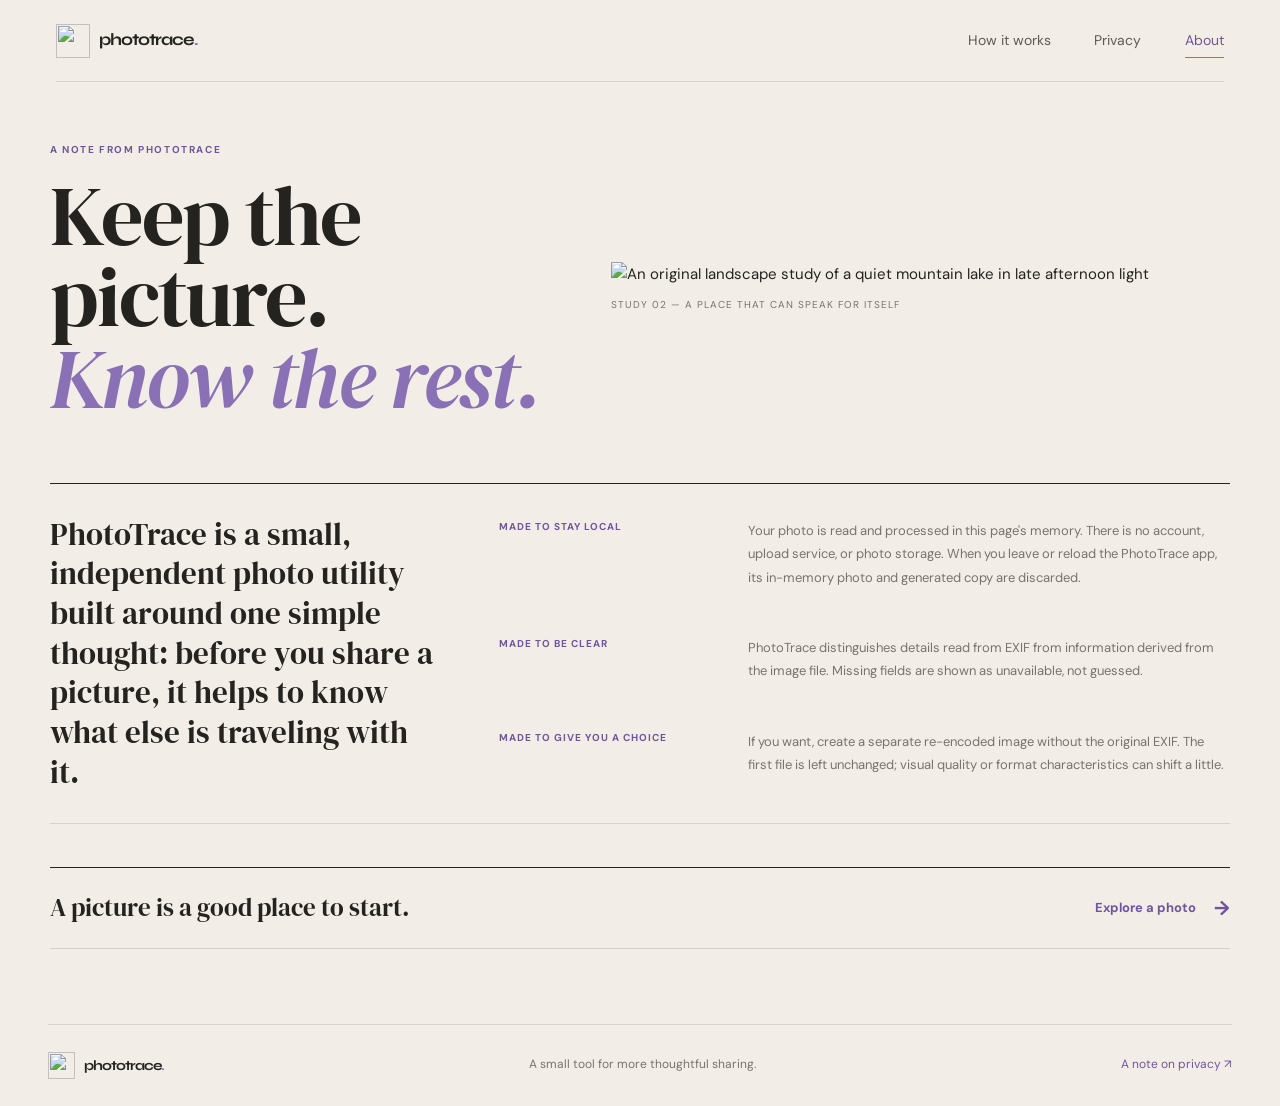
==== about.html @ a1ed31f6 "Add files via upload" ====
<!doctype html>
<html lang="en">
  <head>
    <meta charset="utf-8"><meta name="viewport" content="width=device-width, initial-scale=1">
    <meta name="theme-color" content="#f2eee7">
    <meta name="description" content="About PhotoTrace, a small browser-based photo metadata tool built for more thoughtful sharing.">
    <title>About — phototrace.</title>
    <link rel="icon" href="assets/favicon.svg" type="image/svg+xml">
    <link rel="preconnect" href="https://fonts.googleapis.com"><link rel="preconnect" href="https://fonts.gstatic.com" crossorigin>
    <link href="https://fonts.googleapis.com/css2?family=DM+Sans:wght@400;500;600;700&family=DM+Serif+Display:ital@0;1&family=Syne:wght@600;700;800&display=swap" rel="stylesheet">
    <link rel="stylesheet" href="style.css">
    <script defer src="script.js"></script>
  </head>
  <body data-page="about">
    <a class="skip-link" href="#main">Skip to content</a>
    <header class="site-header">
      <a class="brand" href="index.html" aria-label="phototrace home"><img class="brand-mark" src="assets/phototrace-mark.svg" alt="">phototrace<span>.</span></a>
      <nav class="main-nav" aria-label="Main navigation">
        <a class="nav-link" data-nav="how" href="how-it-works.html">How it works</a>
        <a class="nav-link" data-nav="privacy" href="privacy.html">Privacy</a>
        <a class="nav-link" data-nav="about" href="about.html">About</a>
      </nav>
    </header>
    <main id="main" class="journal-page story-page about-page">
      <section class="about-opening">
        <div class="about-headline">
          <p class="eyebrow">A NOTE FROM PHOTOTRACE</p>
          <h1>Keep the picture.<br><em>Know the rest.</em></h1>
        </div>
        <figure class="about-art">
          <img src="assets/photo-study.svg" alt="An original landscape study of a quiet mountain lake in late afternoon light">
          <figcaption>STUDY 02 — A PLACE THAT CAN SPEAK FOR ITSELF</figcaption>
        </figure>
      </section>

      <section class="about-copy">
        <p class="about-lede">PhotoTrace is a small, independent photo utility built around one simple thought: before you share a picture, it helps to know what else is traveling with it.</p>
        <div class="about-detail">
          <span>MADE TO STAY LOCAL</span>
          <p>Your photo is read and processed in this page's memory. There is no account, upload service, or photo storage. When you leave or reload the PhotoTrace app, its in-memory photo and generated copy are discarded.</p>
        </div>
        <div class="about-detail">
          <span>MADE TO BE CLEAR</span>
          <p>PhotoTrace distinguishes details read from EXIF from information derived from the image file. Missing fields are shown as unavailable, not guessed.</p>
        </div>
        <div class="about-detail">
          <span>MADE TO GIVE YOU A CHOICE</span>
          <p>If you want, create a separate re-encoded image without the original EXIF. The first file is left unchanged; visual quality or format characteristics can shift a little.</p>
        </div>
      </section>

      <a class="story-cta" href="analyze.html"><span>A picture is a good place to start.</span><b>Explore a photo <span aria-hidden="true">→</span></b></a>
    </main>
    <footer class="site-footer"><a class="brand footer-brand" href="index.html"><img class="brand-mark" src="assets/phototrace-mark.svg" alt="">phototrace<span>.</span></a><p>A small tool for more thoughtful sharing.</p><a href="privacy.html">A note on privacy ↗</a></footer>
  </body>
</html>
---- style.css ----
:root {
  color-scheme: light;
  --paper: #f2eee7;
  --paper-light: #faf8f3;
  --ink: #24231f;
  --muted: #77736f;
  --faint: #a7a199;
  --line: #d7d1c7;
  --lavender: #8a70b5;
  --lavender-dark: #71549e;
  --lavender-wash: #e9e1ef;
  --earth: #c2a887;
  --warning: #a96732;
  --font-body: "DM Sans", "Segoe UI", sans-serif;
  --font-display: "DM Serif Display", Georgia, serif;
  --font-brand: "Syne", "DM Sans", sans-serif;
  font-family: var(--font-body);
  font-synthesis: none;
  text-rendering: optimizeLegibility;
}

* { box-sizing: border-box; }
html { min-width: 320px; background: var(--paper); scroll-behavior: smooth; }
body { min-height: 100vh; display: flex; flex-direction: column; margin: 0; background: var(--paper); color: var(--ink); font-size: 15px; line-height: 1.65; }
button, input { font: inherit; }
button, a { -webkit-tap-highlight-color: transparent; }
a { color: inherit; text-decoration: none; }
button:focus-visible, a:focus-visible, [tabindex]:focus-visible { outline: 2px solid var(--lavender); outline-offset: 4px; }
[hidden] { display: none !important; }
h1, h2, h3, p, figure { margin-top: 0; }
h1, h2, h3 { font-family: var(--font-display); font-weight: 400; }
button { color: inherit; }

.skip-link { position: fixed; z-index: 20; top: 10px; left: 10px; padding: 9px 13px; background: var(--ink); color: white; transform: translateY(-150%); }
.skip-link:focus { transform: translateY(0); }
.site-header { width: min(1320px, calc(100% - 96px)); min-height: 76px; display: flex; align-items: center; justify-content: space-between; gap: 30px; margin: 0 auto; border-bottom: 1px solid var(--line); }
.brand { flex: 0 0 auto; display: inline-flex; align-items: center; gap: 9px; font-family: var(--font-brand); font-size: 17px; font-weight: 700; letter-spacing: -1px; }
.brand-mark { width: 34px; height: 34px; display: block; flex: 0 0 auto; }
.brand span { margin-left: -9px; color: var(--lavender); }
.main-nav { display: flex; align-items: center; gap: clamp(18px, 3.4vw, 48px); }
.nav-link { position: relative; padding: 9px 0; color: #5e5a56; font-size: 12px; transition: color .2s ease; }
.nav-link:hover, .nav-link[aria-current="page"] { color: var(--lavender-dark); }
.nav-link::after { position: absolute; right: 0; bottom: 3px; left: 0; height: 1px; background: var(--lavender); content: ""; transform: scaleX(0); transform-origin: left; transition: transform .2s ease; }
.nav-link:hover::after, .nav-link[aria-current="page"]::after { transform: scaleX(1); }
.text-button { padding: 7px 0; border: 0; border-bottom: 1px solid var(--line); background: transparent; color: var(--muted); cursor: pointer; font-size: 11px; }
.text-button:hover { border-color: var(--lavender); color: var(--lavender-dark); }
.clear-photo:disabled { opacity: .5; cursor: wait; }

.journal-hero { width: min(1320px, calc(100% - 96px)); margin: 0 auto; padding: 58px 0 0; }
.hero-copy { position: relative; z-index: 1; width: min(740px, 75%); margin-left: 7.5%; }
.issue-label { display: flex; justify-content: space-between; gap: 20px; margin-bottom: 23px; color: var(--muted); font-size: 9px; font-weight: 600; letter-spacing: 1.5px; }
.hero-copy h1 { margin: 0; font-size: clamp(72px, 9.5vw, 138px); line-height: .88; letter-spacing: -4px; }
.hero-copy h1 em, .editorial-heading h1 em { color: var(--lavender); font-weight: 400; }
.hero-subtitle { margin: 24px 0 0 2px; font-family: var(--font-display); font-size: clamp(22px, 2.4vw, 31px); }
.hero-description { max-width: 390px; margin: 13px 0 0 3px; color: var(--muted); font-size: 13px; line-height: 1.8; }
.hero-text-link { display: inline-flex; gap: 17px; align-items: center; margin: 18px 0 0 3px; color: var(--lavender-dark); font-size: 12px; font-weight: 600; }
.hero-text-link span, .chapter-link span { transition: transform .18s ease; }
.hero-text-link:hover span, .chapter-link:hover span { transform: translate(3px,-2px); }
.hero-composition { display: grid; grid-template-columns: minmax(0, 1fr) minmax(235px, .39fr); gap: clamp(38px, 8vw, 120px); align-items: start; margin: 34px 5% 0 12%; }
.hero-image-column { position: relative; min-width: 0; }
.hero-photo-stage { position: relative; height: clamp(430px, 54vw, 690px); max-height: 690px; margin: 0; background: #d8cfc0; }
.home-sample { width: 100%; height: 100%; display: block; object-fit: cover; object-position: center 43%; transition: opacity .35s ease, transform .6s cubic-bezier(.2,.7,.2,1); }
.hero-photo-stage:hover .home-sample { transform: scale(1.012); }
.photo-caption { min-height: 42px; display: flex; align-items: center; justify-content: space-between; gap: 12px; padding: 0 2px; border-bottom: 1px solid var(--line); color: var(--muted); font-size: 9px; letter-spacing: .8px; }
.photo-caption span:first-child { color: var(--lavender-dark); font-weight: 700; }
.image-side-note { position: absolute; top: 30%; left: -39px; color: var(--muted); font-size: 8px; letter-spacing: 1.3px; writing-mode: vertical-rl; transform: rotate(180deg); }
.hero-photo-stage > .selected-photo { position: absolute; z-index: 2; inset: 0 0 42px; display: block; overflow: hidden; background: var(--ink); }
.hero-photo-stage > .selected-photo > img { width: 100%; height: 100%; display: block; object-fit: contain; }
.selected-caption { position: absolute; right: 0; bottom: 0; left: 0; display: flex; align-items: center; justify-content: space-between; gap: 14px; padding: 14px 16px; background: linear-gradient(0deg,rgba(26,24,23,.9),rgba(26,24,23,.7)); color: #fff; }
.selected-info { min-width: 0; }
.selected-info b, .selected-info > span { display: block; max-width: 100%; overflow: hidden; text-overflow: ellipsis; white-space: nowrap; }
.selected-info b { font-size: 12px; }
.selected-info > span { margin-top: 2px; color: rgba(255,255,255,.7); font-size: 10px; }
.selection-actions { display: flex; flex: 0 0 auto; gap: 14px; }
.selection-actions .text-button { border-color: rgba(255,255,255,.35); color: white; }
.selection-actions .text-button:hover { border-color: white; color: white; }

.upload-note { position: relative; align-self: start; margin-top: 145px; padding: 23px 18px 20px 21px; border-top: 1px solid var(--ink); background: #e9e1ef; transition: background .2s ease; }
.upload-note::before { position: absolute; top: -1px; left: 0; width: 4px; height: 31px; background: var(--lavender); content: ""; }
.upload-index, .eyebrow { margin: 0 0 16px; color: var(--lavender-dark); font-size: 9px; font-weight: 700; letter-spacing: 1.6px; }
.upload-index span { color: var(--muted); font-weight: 500; }
.upload-note h2 { margin: 0 0 12px; font-size: clamp(28px,3vw,39px); line-height: 1.05; }
.upload-instruction { max-width: 230px; margin: 0 0 18px; color: var(--muted); font-size: 12px; line-height: 1.75; }
.choose-photo { min-height: 48px; display: flex; align-items: center; justify-content: space-between; gap: 20px; padding: 0 0 0 12px; border-top: 1px solid var(--line); border-bottom: 1px solid var(--line); cursor: pointer; font-size: 12px; font-weight: 600; transition: color .2s ease, padding .2s ease; }
.choose-photo > span:last-child { color: var(--lavender-dark); font-size: 17px; }
.choose-photo:hover, .choose-photo.is-dragging { padding-left: 17px; color: var(--lavender-dark); }
.drop-hint { margin: 8px 0 0; color: var(--faint); font-size: 10px; }
.status-message { min-height: 0; margin: 10px 0 0; color: var(--muted); font-size: 11px; line-height: 1.5; }
.status-message:empty { display: none; }
.status-message.is-error { color: #a44f43; }
.status-message.is-success { color: var(--lavender-dark); }
.button { min-height: 47px; display: inline-flex; align-items: center; justify-content: center; gap: 16px; padding: 0 17px; border: 1px solid transparent; cursor: pointer; font-size: 12px; font-weight: 600; transition: color .2s ease, background .2s ease, transform .2s ease; }
.button:hover:not(:disabled) { transform: translateY(-2px); }
.button:disabled { opacity: .4; cursor: not-allowed; }
.button-primary { background: var(--lavender-dark); color: white; }
.button-primary:hover:not(:disabled) { background: #5e418c; }
.button-secondary { border-color: var(--line); background: transparent; color: var(--ink); }
.button-secondary:hover:not(:disabled) { border-color: var(--lavender); color: var(--lavender-dark); }
.explore-button { width: 100%; justify-content: space-between; margin-top: 14px; }
.explore-button span:last-child { font-size: 17px; }
.private-note { display: flex; align-items: flex-start; gap: 8px; margin: 14px 0 0; color: var(--muted); font-size: 10px; line-height: 1.55; }
.private-note span { color: var(--lavender-dark); }
.upload-note.is-dragging { background: #ded1e9; }

.chapter-intro { width: min(1140px, calc(100% - 150px)); display: grid; grid-template-columns: 90px minmax(0,1fr) auto; align-items: start; gap: 28px; margin: 98px auto 0; padding: 30px 0 34px; border-top: 1px solid var(--ink); border-bottom: 1px solid var(--line); }
.chapter-number { margin: 3px 0 0; color: var(--lavender-dark); font-size: 12px; font-weight: 700; letter-spacing: 1px; }
.chapter-copy h2 { margin: 0 0 7px; font-size: clamp(26px,3vw,37px); line-height: 1.08; }
.chapter-copy p { max-width: 660px; margin: 0; color: var(--muted); font-size: 12px; line-height: 1.8; }
.chapter-link { display: flex; align-items: center; gap: 16px; margin-top: 6px; color: var(--lavender-dark); font-size: 11px; font-weight: 600; white-space: nowrap; }
.journal-notes { width: min(1140px, calc(100% - 150px)); display: grid; grid-template-columns: repeat(3,minmax(0,1fr)); gap: 42px; margin: 0 auto; padding: 47px 0 72px; }
.journal-notes article { position: relative; padding-left: 15px; border-left: 1px solid var(--line); }
.journal-notes article::before { position: absolute; top: 0; left: -2px; width: 3px; height: 24px; background: var(--lavender); content: ""; }
.journal-notes article > span { color: var(--faint); font-size: 8px; font-weight: 700; letter-spacing: 1.3px; }
.journal-notes h3 { margin: 10px 0 6px; font-size: 22px; }
.journal-notes p { max-width: 280px; margin: 0; color: var(--muted); font-size: 11px; line-height: 1.75; }

.site-footer { width: min(1320px, calc(100% - 96px)); min-height: 75px; display: flex; align-items: center; justify-content: space-between; gap: 20px; margin: auto auto 0; border-top: 1px solid var(--line); color: var(--muted); font-size: 10px; }
.site-footer p { margin: 0; }
.site-footer > a:last-child { color: var(--lavender-dark); }
.footer-brand { color: var(--ink) !important; font-size: 14px; }
.footer-brand .brand-mark { width: 27px; height: 27px; }

.visually-hidden { position: absolute; width: 1px; height: 1px; padding: 0; overflow: hidden; clip: rect(0,0,0,0); white-space: nowrap; clip-path: inset(50%); }
.journal-page { width: min(1180px, calc(100% - 96px)); flex: 1; margin: 0 auto; padding: 38px 0 75px; }
.editorial-heading { position: relative; margin-bottom: 32px; }
.back-link { display: inline-block; margin-bottom: 27px; color: var(--muted); font-size: 11px; }
.back-link:hover { color: var(--lavender-dark); }
.back-link span { padding-left: 5px; }
.editorial-heading .eyebrow { margin-bottom: 12px; }
.step-divider { padding: 0 7px; color: var(--faint); }
.editorial-heading h1 { max-width: 850px; margin: 0 0 8px; font-size: clamp(54px,7vw,91px); line-height: .98; letter-spacing: -2px; }
.page-intro { max-width: 670px; margin: 0; color: var(--muted); font-size: 13px; line-height: 1.8; }
.tool-subnav { display: flex; gap: 25px; margin: 0 0 27px; border-bottom: 1px solid var(--line); }
.tool-subnav a { position: relative; padding: 0 0 11px; color: var(--muted); font-size: 10px; }
.tool-subnav a:hover, .tool-subnav a.is-current { color: var(--lavender-dark); }
.tool-subnav a.is-current::after { position: absolute; right: 0; bottom: -1px; left: 0; height: 2px; background: var(--lavender); content: ""; }

.analysis-layout { display: grid; grid-template-columns: minmax(0,1.35fr) minmax(280px,.65fr); align-items: start; gap: clamp(32px,6vw,82px); }
.analysis-image-card { min-width: 0; margin: 0; }
.analysis-image-wrap { position: relative; min-height: 540px; display: grid; place-items: center; overflow: hidden; background: #e2dacf; }
.analysis-image-wrap > img { width: 100%; height: 100%; min-height: inherit; position: absolute; inset: 0; object-fit: contain; }
.analysis-empty { position: relative; z-index: 1; display: grid; justify-items: center; gap: 8px; color: var(--muted); font-size: 12px; }
.analysis-empty > span { color: var(--lavender-dark); font-size: 38px; }
.analysis-empty b { color: var(--ink); font-family: var(--font-display); font-size: 24px; font-weight: 400; }
.analysis-empty a, .map-link { color: var(--lavender-dark); font-size: 11px; }
.analysis-image-badge { position: absolute; bottom: 13px; left: 14px; z-index: 1; padding: 5px 8px; background: rgba(242,238,231,.92); color: var(--ink); font-size: 8px; font-weight: 700; letter-spacing: 1px; }
.image-note { position: absolute; z-index: 2; top: 16px; display: inline-flex; align-items: center; padding: 7px 9px; background: var(--paper-light); color: var(--ink); font-size: 9px; font-weight: 600; }
.image-note-gps { right: 16px; }
.image-note-camera { right: 16px; top: 52px; }
.analysis-image-card figcaption { display: flex; justify-content: space-between; gap: 20px; padding: 12px 0; border-bottom: 1px solid var(--line); }
.analysis-image-card figcaption b, .analysis-image-card figcaption small { display: block; }
.analysis-image-card figcaption b { max-width: min(60vw,500px); overflow: hidden; font-size: 11px; text-overflow: ellipsis; white-space: nowrap; }
.analysis-image-card figcaption small { margin-top: 2px; color: var(--muted); font-size: 9px; }
.analysis-data { min-width: 0; }
.analysis-data-heading { display: flex; align-items: center; justify-content: space-between; gap: 12px; padding: 2px 0 15px; }
.analysis-data-heading .eyebrow { margin: 0; }
.source-badge { color: var(--muted); font-size: 9px; }
.metadata-chapter { padding: 14px 0 16px; border-top: 1px solid var(--line); }
.metadata-chapter h2 { margin: 0 0 8px; color: var(--lavender-dark); font-family: var(--font-body); font-size: 9px; font-weight: 700; letter-spacing: 1.2px; text-transform: uppercase; }
.metadata-chapter dl { margin: 0; }
.metadata-chapter dl > div { display: grid; grid-template-columns: minmax(78px,.8fr) minmax(0,1.2fr); gap: 8px; padding: 4px 0; }
.metadata-chapter dt { color: var(--muted); font-size: 10px; }
.metadata-chapter dd { min-width: 0; margin: 0; overflow-wrap: anywhere; font-size: 10px; font-weight: 600; text-align: right; }
.metadata-chapter .map-link { display: inline-block; margin-top: 6px; }
.loading-indicator { display: flex; align-items: center; gap: 9px; margin: 10px 0; color: var(--muted); font-size: 10px; }
.loading-spinner { width: 14px; height: 14px; border: 1.5px solid var(--line); border-top-color: var(--lavender); border-radius: 50%; animation: spin .75s linear infinite; }
@keyframes spin { to { transform: rotate(360deg); } }
.notice { margin: 12px 0 0; color: var(--muted); font-size: 10px; line-height: 1.7; }
.notice.is-error { color: #a44f43; }
.observation-strip { display: grid; grid-template-columns: 145px minmax(0,1fr) auto; align-items: center; gap: 20px; margin-top: 33px; padding: 17px 18px; border-left: 3px solid var(--lavender); background: #e9e3da; }
.observation-strip > span { color: var(--lavender-dark); font-size: 8px; font-weight: 700; letter-spacing: 1.2px; }
.observation-strip p { margin: 0; font-family: var(--font-display); font-size: 18px; line-height: 1.35; }
.observation-strip a { color: var(--lavender-dark); font-size: 10px; white-space: nowrap; }
.all-metadata { margin-top: 24px; border-bottom: 1px solid var(--line); }
.all-metadata summary { padding: 12px 0; color: var(--lavender-dark); cursor: pointer; font-size: 10px; }
.metadata-grid { display: grid; grid-template-columns: repeat(2,minmax(0,1fr)); column-gap: 48px; margin: 0 0 15px; }
.metadata-row { min-width: 0; display: flex; justify-content: space-between; gap: 12px; padding: 10px 0; border-top: 1px solid var(--line); }
.metadata-row dt, .metadata-row dd { font-size: 10px; }
.metadata-row dt { color: var(--muted); }
.metadata-row dd { min-width: 0; margin: 0; overflow-wrap: anywhere; font-weight: 600; text-align: right; }
.metadata-row dd .derived-tag { display: block; color: var(--faint); font-size: 8px; font-weight: 400; }
.empty-state { grid-column: 1/-1; padding: 15px 0; color: var(--muted); font-size: 10px; }
.clean-invitation { display: flex; align-items: center; justify-content: space-between; gap: 28px; margin-top: 49px; padding: 28px 0; border-top: 1px solid var(--ink); border-bottom: 1px solid var(--line); }
.clean-invitation .eyebrow { margin-bottom: 8px; }
.clean-invitation h2 { margin: 0 0 4px; font-size: 35px; }
.clean-invitation p:last-child { max-width: 500px; margin: 0; color: var(--muted); font-size: 11px; }

.upload-layout { display: grid; grid-template-columns: minmax(0,1.25fr) minmax(230px,.65fr); align-items: stretch; gap: clamp(35px,8vw,110px); }
.upload-panel { min-width: 0; }
.dropzone { min-height: 300px; display: flex; flex-direction: column; align-items: flex-start; justify-content: center; padding: 35px; border-top: 1px solid var(--ink); border-bottom: 1px solid var(--line); background: rgba(255,255,255,.25); cursor: pointer; transition: background .2s ease, padding .2s ease; }
.dropzone:hover, .dropzone.is-dragging { padding-left: 44px; background: var(--lavender-wash); }
.drop-title { font-family: var(--font-display); font-size: clamp(26px,4vw,43px); }
.drop-copy { margin-top: 7px; color: var(--muted); font-size: 12px; }
.drop-copy b { color: var(--lavender-dark); font-weight: 600; }
.drop-hint { margin-top: 23px; color: var(--faint); font-size: 9px; letter-spacing: 1.2px; }
.upload-selected { display: flex; align-items: center; gap: 13px; margin-top: 14px; padding: 10px; background: #e8e2d9; }
.upload-selected > img { width: 68px; height: 68px; flex: 0 0 auto; object-fit: cover; background: #d8d1c7; }
.upload-selected .selected-info { min-width: 0; flex: 1; }
.upload-selected .selected-info b, .upload-selected .selected-info > span:not(.selection-actions) { display: block; overflow: hidden; text-overflow: ellipsis; white-space: nowrap; }
.upload-selected .selected-info b { font-size: 11px; }
.upload-selected .selected-info > span:not(.selection-actions) { color: var(--muted); font-size: 9px; }
.upload-selected .selection-actions { margin-top: 5px; }
.upload-selected .selection-actions .text-button { margin-right: 13px; font-size: 9px; }
.continue-button { width: 100%; justify-content: space-between; margin-top: 14px; }
.upload-aside { align-self: center; padding: 25px 0 25px 20px; border-left: 1px solid var(--line); }
.upload-aside .upload-index { margin-bottom: 13px; }
.upload-aside h2 { margin: 0 0 10px; font-size: 39px; line-height: 1; }
.upload-aside > p:not(.upload-index) { color: var(--muted); font-size: 12px; line-height: 1.8; }
.upload-aside .format-note { margin: 21px 0 0; padding-top: 14px; border-top: 1px solid var(--line); font-size: 10px; }
.upload-footnote { display: flex; justify-content: space-between; gap: 20px; margin: 44px 0 0; padding-top: 14px; border-top: 1px solid var(--line); color: var(--muted); font-size: 9px; }
.upload-footnote span:first-child { color: var(--lavender-dark); font-weight: 700; letter-spacing: 1px; }

.page-file-bar { display: flex; align-items: center; gap: 12px; margin: 0 0 22px; padding: 9px 0; border-top: 1px solid var(--line); border-bottom: 1px solid var(--line); }
.page-file-bar > img { width: 50px; height: 50px; object-fit: cover; background: #ded8ce; }
.page-file-bar > span:nth-child(2) { min-width: 0; flex: 1; }
.page-file-bar small, .page-file-bar b { display: block; }
.page-file-bar small { color: var(--lavender-dark); font-size: 8px; font-weight: 700; letter-spacing: 1px; }
.page-file-bar b { overflow: hidden; font-size: 11px; text-overflow: ellipsis; white-space: nowrap; }
.page-file-size { color: var(--muted); font-size: 9px; }

.privacy-overview { padding: 19px 0 20px; border-top: 1px solid var(--ink); border-bottom: 1px solid var(--line); }
.privacy-overview-top { display: flex; align-items: flex-start; gap: 16px; margin-bottom: 19px; }
.privacy-large-icon { color: var(--lavender-dark); font-size: 24px; line-height: 1; }
.privacy-overview-top .eyebrow { margin-bottom: 5px; }
.privacy-overview-top h2 { margin: 0 0 3px; font-size: 31px; }
.privacy-overview-top p:last-child { margin: 0; color: var(--muted); font-size: 11px; }
.privacy-findings { display: grid; grid-template-columns: repeat(2,minmax(0,1fr)); gap: 0 30px; }
.privacy-status { min-height: 48px; display: flex; align-items: center; gap: 10px; border-top: 1px solid var(--line); font-size: 10px; }
.status-dot { width: 7px; height: 7px; flex: 0 0 auto; border-radius: 50%; background: #aaa39a; }
.privacy-status.found .status-dot { background: #b87940; }
.privacy-status.clear .status-dot { background: var(--lavender); }
.privacy-status.unknown .status-dot { background: #89847f; }
.sensitive-section { margin-top: 33px; }
.sensitive-section .detail-heading { display: flex; justify-content: space-between; gap: 20px; }
.detail-heading .eyebrow { margin-bottom: 5px; }
.detail-heading h2 { margin: 0; font-size: 33px; }
.section-copy { max-width: 720px; margin: 7px 0 16px; color: var(--muted); font-size: 11px; }
.sensitive-tags { display: flex; flex-wrap: wrap; gap: 7px 14px; }
.sensitive-tag { padding: 5px 0; border-bottom: 1px solid var(--line); color: #6d553c; font-size: 10px; }
.sensitive-empty { color: var(--muted); font-size: 10px; }
.privacy-caution { display: flex; align-items: flex-start; gap: 11px; margin-top: 24px; padding: 15px 17px; border-left: 2px solid #c69360; background: #eee5d9; }
.caution-icon { color: #9e6233; font-family: var(--font-display); font-size: 22px; line-height: 1; }
.privacy-caution p { margin: 0; color: #6d5845; font-size: 10px; line-height: 1.7; }
.privacy-caution b { color: #423328; }
.privacy-actions { display: flex; align-items: center; justify-content: space-between; gap: 25px; margin-top: 35px; padding: 24px 0; border-top: 1px solid var(--ink); border-bottom: 1px solid var(--line); }
.privacy-actions .eyebrow { margin-bottom: 6px; }
.privacy-actions h2 { margin: 0 0 4px; font-size: 31px; }
.privacy-actions p:last-child { margin: 0; color: var(--muted); font-size: 11px; }
.privacy-actions .button { flex: 0 0 auto; }

.clean-action { display: flex; align-items: center; justify-content: space-between; gap: 35px; padding: 23px 0 29px; border-top: 1px solid var(--ink); border-bottom: 1px solid var(--line); }
.clean-action .eyebrow { margin-bottom: 12px; }
.clean-action h2 { margin: 0 0 9px; font-size: clamp(34px,4.7vw,58px); line-height: 1; }
.clean-action > div > p:last-child { max-width: 550px; margin: 0; color: var(--muted); font-size: 11px; line-height: 1.75; }
.clean-action .button { flex: 0 0 auto; }
.clean-result { min-height: 0; margin: 11px 0 0; color: var(--lavender-dark); font-size: 10px; }
.clean-result:empty { display: none; }
.clean-result.is-error { color: #a44f43; }
.comparison-large { display: grid; grid-template-columns: minmax(0,1fr) 65px minmax(0,1fr); align-items: center; gap: 20px; margin-top: 32px; }
.comparison-heading { grid-column: 1/-1; display: grid; grid-template-columns: minmax(0,1fr) 65px minmax(0,1fr); gap: 20px; color: var(--lavender-dark); font-size: 8px; font-weight: 700; letter-spacing: 1.4px; }
.comparison-heading span:first-child { grid-column: 1; }
.comparison-heading span:last-child { grid-column: 3; }
.comparison-frame { min-width: 0; margin: 0; }
.comparison-image-wrap { position: relative; height: clamp(250px,34vw,420px); display: grid; place-items: center; overflow: hidden; background: #e4ded5; }
.comparison-image-wrap img { width: 100%; height: 100%; object-fit: contain; }
.clean-image-wrap { background: #e6e1ea; }
.image-label { position: absolute; top: 10px; left: 11px; padding: 5px 7px; background: rgba(250,248,243,.92); color: var(--ink); font-size: 7px; font-weight: 700; letter-spacing: 1px; }
.comparison-empty { position: absolute; inset: 0; display: grid; place-items: center; padding: 20px; color: var(--muted); font-size: 10px; text-align: center; }
.comparison-image-wrap img:not([hidden]) ~ .comparison-empty { display: none; }
.comparison-frame figcaption { display: flex; justify-content: space-between; gap: 10px; padding: 9px 0; border-bottom: 1px solid var(--line); }
.comparison-frame figcaption b { font-size: 10px; }
.comparison-frame figcaption span { color: var(--muted); font-size: 9px; text-align: right; }
.comparison-middle { display: grid; justify-items: center; gap: 4px; color: var(--faint); font-size: 7px; letter-spacing: .8px; }
.comparison-arrow-large { color: var(--lavender-dark); font-size: 20px; }
.download-row { grid-column: 1/-1; display: flex; align-items: center; justify-content: space-between; gap: 20px; padding-top: 8px; }
.download-row p { margin: 0; color: var(--muted); font-size: 10px; }
.clean-assurance { margin: 25px 0 0; color: var(--muted); font-size: 10px; }
.clean-assurance span { padding-right: 6px; color: var(--lavender-dark); }

.toast { position: fixed; z-index: 30; right: 22px; bottom: 22px; max-width: min(390px,calc(100vw - 32px)); padding: 12px 16px; border: 1px solid var(--line); background: var(--paper-light); color: var(--ink); font-size: 11px; opacity: 0; transform: translateY(8px); transition: opacity .2s ease, transform .2s ease; }
.toast.is-visible { opacity: 1; transform: translateY(0); }
.toast-error { border-color: #c99d8e; color: #873e34; }

@media (min-width: 1500px) {
  .hero-copy h1 { font-size: 145px; }
}
@media (max-width: 1000px) {
  .site-header, .journal-hero, .site-footer { width: calc(100% - 56px); }
  .hero-copy { width: 80%; margin-left: 3%; }
  .hero-composition { grid-template-columns: minmax(0,1fr) minmax(205px,.45fr); gap: 42px; margin-right: 2%; margin-left: 8%; }
  .hero-photo-stage { height: clamp(430px,61vw,620px); }
  .upload-note { margin-top: 100px; }
  .journal-page { width: calc(100% - 56px); }
  .analysis-layout { grid-template-columns: minmax(0,1.15fr) minmax(270px,.85fr); gap: 36px; }
  .analysis-image-wrap { min-height: 470px; }
}
@media (max-width: 720px) {
  .site-header, .journal-hero, .site-footer { width: calc(100% - 36px); }
  .site-header { min-height: 65px; gap: 14px; }
  .brand { font-size: 17px; }
  .main-nav { gap: clamp(10px,4vw,25px); }
  .nav-link { font-size: 10px; }
  .journal-hero { padding-top: 39px; }
  .hero-copy { width: 100%; margin-left: 0; }
  .issue-label { margin-bottom: 20px; font-size: 8px; }
  .hero-copy h1 { font-size: clamp(68px,13vw,100px); letter-spacing: -2.5px; }
  .hero-subtitle { margin-top: 18px; font-size: 23px; }
  .hero-description { max-width: 440px; font-size: 12px; }
  .hero-text-link { margin-top: 12px; }
  .hero-composition { grid-template-columns: minmax(0,1fr) minmax(190px,.72fr); gap: 25px; margin: 27px 0 0 4%; }
  .hero-photo-stage { height: clamp(390px,78vw,560px); }
  .upload-note { margin-top: 74px; padding-left: 14px; }
  .upload-note h2 { font-size: 29px; }
  .chapter-intro, .journal-notes { width: calc(100% - 58px); }
  .chapter-intro { grid-template-columns: 54px minmax(0,1fr); gap: 13px; margin-top: 68px; }
  .chapter-link { grid-column: 2; margin-top: 2px; }
  .journal-notes { gap: 20px; padding: 36px 0 54px; }
  .journal-notes article { padding-left: 10px; }
  .journal-notes h3 { font-size: 19px; }
  .journal-notes p { font-size: 10px; }
  .journal-page { width: calc(100% - 42px); padding-top: 27px; }
  .editorial-heading h1 { font-size: clamp(54px,10vw,76px); }
  .analysis-layout { grid-template-columns: minmax(0,1fr) minmax(240px,.72fr); gap: 25px; }
  .analysis-image-wrap { min-height: 390px; }
  .observation-strip { grid-template-columns: 105px minmax(0,1fr); gap: 12px; }
  .observation-strip a { grid-column: 2; }
  .comparison-large, .comparison-heading { grid-template-columns: minmax(0,1fr) 45px minmax(0,1fr); gap: 12px; }
}
@media (max-width: 540px) {
  body { font-size: 14px; }
  .site-header, .journal-hero, .site-footer { width: calc(100% - 30px); }
  .site-header { min-height: 60px; gap: 8px; }
  .brand { font-size: 16px; }
  .main-nav { gap: 12px; }
  .nav-link { padding: 7px 0; font-size: 9px; }
  .journal-hero { padding-top: 32px; }
  .issue-label { gap: 8px; font-size: 7px; letter-spacing: 1px; }
  .hero-copy h1 { font-size: clamp(59px,15vw,80px); line-height: .9; }
  .hero-subtitle { margin-top: 15px; font-size: 21px; }
  .hero-description { max-width: 330px; font-size: 11px; }
  .hero-composition { grid-template-columns: minmax(0,1fr); gap: 0; margin: 25px 0 0; }
  .hero-photo-stage { height: min(112vw,510px); }
  .photo-caption { min-height: 37px; gap: 5px; font-size: 7px; letter-spacing: .3px; }
  .image-side-note { display: none; }
  .upload-note { margin: 29px 0 0 12%; padding: 18px 13px 15px 15px; }
  .upload-index, .eyebrow { margin-bottom: 10px; font-size: 8px; }
  .upload-note h2 { font-size: 31px; }
  .upload-instruction { max-width: 300px; margin-bottom: 12px; font-size: 11px; }
  .choose-photo { min-height: 45px; }
  .drop-hint { margin-top: 5px; }
  .private-note { margin-top: 10px; }
  .chapter-intro, .journal-notes { width: calc(100% - 38px); }
  .chapter-intro { grid-template-columns: 42px minmax(0,1fr); gap: 10px; margin-top: 52px; padding: 22px 0; }
  .chapter-number { font-size: 10px; }
  .chapter-copy h2 { font-size: 27px; }
  .chapter-copy p { font-size: 10px; }
  .journal-notes { grid-template-columns: 1fr; gap: 22px; padding: 29px 0 43px; }
  .journal-notes article { min-height: 90px; }
  .journal-notes h3 { margin: 6px 0 3px; font-size: 20px; }
  .journal-notes p { max-width: 350px; }
  .site-footer { min-height: 66px; flex-wrap: wrap; justify-content: space-between; gap: 3px 12px; padding: 11px 0; font-size: 9px; }
  .footer-brand { font-size: 13px; }
  .site-footer p { order: 3; flex-basis: 100%; }
  .journal-page { width: calc(100% - 34px); padding-top: 21px; padding-bottom: 48px; }
  .back-link { margin-bottom: 18px; font-size: 10px; }
  .editorial-heading { margin-bottom: 25px; }
  .editorial-heading h1 { font-size: clamp(48px,12vw,64px); letter-spacing: -1px; }
  .page-intro { font-size: 11px; }
  .tool-subnav { gap: 17px; margin-bottom: 20px; }
  .tool-subnav a { font-size: 9px; }
  .analysis-layout { grid-template-columns: minmax(0,1fr); gap: 18px; }
  .analysis-image-wrap { min-height: 360px; }
  .analysis-data-heading { padding-top: 8px; }
  .metadata-chapter { padding: 12px 0; }
  .metadata-chapter dl > div { grid-template-columns: minmax(100px,.8fr) minmax(0,1.2fr); }
  .observation-strip { grid-template-columns: 1fr; gap: 6px; padding: 13px 14px; }
  .observation-strip p { font-size: 17px; }
  .observation-strip a { grid-column: 1; }
  .metadata-grid { grid-template-columns: 1fr; }
  .clean-invitation, .privacy-actions, .clean-action { align-items: flex-start; flex-direction: column; gap: 17px; }
  .clean-invitation { margin-top: 34px; padding: 23px 0; }
  .clean-invitation h2, .privacy-actions h2 { font-size: 28px; }
  .upload-layout { grid-template-columns: minmax(0,1fr); gap: 25px; }
  .dropzone { min-height: 235px; padding: 22px; }
  .drop-title { font-size: 29px; }
  .upload-aside { padding: 16px 0 0; border-top: 1px solid var(--line); border-left: 0; }
  .upload-aside h2 { font-size: 32px; }
  .upload-footnote { flex-direction: column; gap: 4px; margin-top: 27px; }
  .privacy-overview-top h2 { font-size: 25px; }
  .privacy-findings { grid-template-columns: 1fr; }
  .privacy-status { min-height: 42px; }
  .detail-heading h2 { font-size: 27px; }
  .privacy-actions { padding: 21px 0; }
  .clean-action { padding: 19px 0 22px; }
  .clean-action h2 { font-size: 39px; }
  .comparison-large { grid-template-columns: minmax(0,1fr) 28px minmax(0,1fr); gap: 6px; margin-top: 26px; }
  .comparison-heading { grid-template-columns: minmax(0,1fr) 28px minmax(0,1fr); gap: 6px; }
  .comparison-image-wrap { height: clamp(205px,65vw,310px); }
  .comparison-frame figcaption { flex-direction: column; gap: 2px; }
  .comparison-frame figcaption span { text-align: left; }
  .comparison-arrow-large { font-size: 15px; }
  .comparison-middle { font-size: 6px; }
  .download-row { align-items: flex-start; flex-direction: column; gap: 12px; }
}
@media (prefers-reduced-motion: reduce) {
  *, *::before, *::after { scroll-behavior: auto !important; animation-duration: .01ms !important; animation-iteration-count: 1 !important; transition-duration: .01ms !important; }
}

.story-heading { max-width: 900px; margin: 22px 0 62px 7%; }
.story-heading h1, .about-headline h1 { margin: 0 0 15px; font-size: clamp(62px,8vw,104px); line-height: .96; letter-spacing: -2px; }
.story-heading h1 em, .about-headline h1 em { color: var(--lavender); font-weight: 400; }
.story-heading > p:last-child { max-width: 590px; margin: 0; color: var(--muted); font-size: 17px; line-height: 1.8; }
.story-steps { border-top: 1px solid var(--ink); }
.story-step { display: grid; grid-template-columns: 90px minmax(0,1fr) 55px; gap: 24px; align-items: start; padding: 31px 0 35px; border-bottom: 1px solid var(--line); }
.story-step-number { color: var(--lavender-dark); font-family: var(--font-display); font-size: 40px; line-height: 1; }
.story-step .eyebrow { margin-bottom: 8px; }
.story-step h2 { margin: 0 0 8px; font-size: 39px; }
.story-step > div > p:last-child { max-width: 650px; margin: 0; color: var(--muted); font-size: 15px; line-height: 1.8; }
.story-step-mark { justify-self: end; color: var(--lavender); font-size: 27px; }
.story-note { display: grid; grid-template-columns: 150px minmax(0,1fr); gap: 20px; margin-top: 31px; padding: 19px 20px; border-left: 3px solid var(--earth); background: #e9e3da; }
.story-note span { color: #825c3d; font-size: 11px; font-weight: 700; letter-spacing: 1.1px; }
.story-note p { max-width: 720px; margin: 0; color: #65584b; font-size: 14px; line-height: 1.75; }
.story-cta { display: flex; align-items: center; justify-content: space-between; gap: 20px; margin-top: 43px; padding: 19px 0; border-top: 1px solid var(--ink); border-bottom: 1px solid var(--line); }
.story-cta > span { font-family: var(--font-display); font-size: 25px; }
.story-cta b { display: flex; align-items: center; gap: 18px; color: var(--lavender-dark); font-size: 13px; }
.story-cta b span { font-size: 20px; transition: transform .2s ease; }
.story-cta:hover b span { transform: translateX(4px); }

.about-opening { display: grid; grid-template-columns: minmax(0,.9fr) minmax(0,1.1fr); align-items: center; gap: 55px; margin: 22px 0 50px; }
.about-headline h1 { font-size: clamp(55px,6.6vw,86px); }
.about-art { margin: 0; }
.about-art img { width: 100%; max-height: 520px; display: block; object-fit: cover; }
.about-art figcaption { padding-top: 10px; color: var(--muted); font-size: 10px; letter-spacing: 1px; }
.about-copy { display: grid; grid-template-columns: minmax(180px,.7fr) minmax(0,1.3fr); gap: 27px 55px; padding: 31px 0; border-top: 1px solid var(--ink); border-bottom: 1px solid var(--line); }
.about-lede { grid-row: span 3; margin: 0; font-family: var(--font-display); font-size: 31px; line-height: 1.28; }
.about-detail { display: grid; grid-template-columns: minmax(150px,.48fr) minmax(0,1fr); gap: 18px; padding-top: 4px; }
.about-detail > span { color: var(--lavender-dark); font-size: 10px; font-weight: 700; letter-spacing: 1px; }
.about-detail p { margin: 0; color: var(--muted); font-size: 13px; line-height: 1.8; }

/* Keep editorial labels legible without competing with the page headings. */
.nav-link, .text-button { font-size: 13px; }
.issue-label { font-size: 11px; }
.hero-description, .upload-instruction, .chapter-copy p, .journal-notes p { font-size: 14px; }
.hero-text-link, .chapter-link { font-size: 13px; }
.photo-caption { font-size: 11px; }
.image-side-note, .journal-notes article > span, .upload-index, .eyebrow,
.analysis-image-badge, .image-note, .analysis-data-heading .source-badge,
.metadata-chapter h2, .privacy-overview .eyebrow, .detail-heading .eyebrow,
.story-note span, .about-art figcaption { font-size: 10px; }
.upload-instruction, .drop-hint, .private-note, .status-message, .site-footer,
.back-link, .page-intro, .tool-subnav a, .source-badge,
.analysis-image-card figcaption small, .analysis-image-card figcaption b,
.metadata-chapter dt, .metadata-chapter dd, .loading-indicator, .notice,
.observation-strip > span, .observation-strip a, .all-metadata summary,
.metadata-row dt, .metadata-row dd, .metadata-row dd .derived-tag,
.clean-invitation p:last-child, .drop-copy, .upload-aside .format-note,
.upload-footnote, .upload-selected .selected-info b,
.upload-selected .selected-info > span:not(.selection-actions),
.privacy-overview-top p:last-child, .privacy-status, .section-copy,
.sensitive-tag, .sensitive-empty, .privacy-caution p,
.privacy-actions p:last-child, .clean-action > div > p:last-child,
.clean-result, .comparison-heading, .image-label,
.comparison-empty, .comparison-frame figcaption b,
.comparison-frame figcaption span, .comparison-middle,
.download-row p, .clean-assurance, .toast { font-size: 12px; }
.nav-link { font-size: 14px; }
.tool-subnav a { font-size: 13px; }
.analysis-image-card figcaption b, .analysis-image-card figcaption small,
.metadata-chapter dt, .metadata-chapter dd { font-size: 13px; }
.metadata-chapter h2 { font-size: 11px; }
.metadata-row dt, .metadata-row dd { font-size: 13px; }
.comparison-heading, .image-label, .comparison-middle { font-size: 10px; }

@media (max-width: 720px) {
  .story-heading { margin: 17px 0 39px; }
  .story-heading h1, .about-headline h1 { font-size: clamp(55px,11vw,78px); }
  .story-heading > p:last-child { font-size: 15px; }
  .story-step { grid-template-columns: 57px minmax(0,1fr) 26px; gap: 13px; padding: 24px 0; }
  .story-step-number { font-size: 31px; }
  .story-step h2 { font-size: 32px; }
  .story-step > div > p:last-child { font-size: 14px; }
  .story-note { grid-template-columns: 1fr; gap: 7px; }
  .about-opening { grid-template-columns: minmax(0,1fr) minmax(0,.9fr); gap: 22px; }
  .about-copy { grid-template-columns: minmax(135px,.7fr) minmax(0,1.3fr); gap: 22px; }
  .about-lede { font-size: 26px; }
  .about-detail { grid-template-columns: 1fr; gap: 4px; }
}
@media (max-width: 540px) {
  .nav-link { font-size: 12px; }
  .issue-label, .photo-caption { font-size: 10px; }
  .story-heading { margin: 12px 0 32px; }
  .story-heading h1, .about-headline h1 { font-size: clamp(48px,12vw,64px); }
  .story-heading > p:last-child { font-size: 14px; }
  .story-step { grid-template-columns: 42px minmax(0,1fr); gap: 10px; padding: 21px 0; }
  .story-step-number { font-size: 25px; }
  .story-step h2 { font-size: 28px; }
  .story-step > div > p:last-child { font-size: 13px; }
  .story-step .eyebrow { font-size: 10px; }
  .story-step-mark { display: none; }
  .story-note { padding: 14px; }
  .story-note span, .story-note p { font-size: 12px; }
  .story-cta { align-items: flex-start; flex-direction: column; gap: 7px; }
  .story-cta > span { font-size: 22px; }
  .about-opening { grid-template-columns: minmax(0,1fr); gap: 21px; margin-top: 10px; }
  .about-headline h1 { font-size: 52px; }
  .about-art img { max-height: 390px; }
  .about-art figcaption { font-size: 10px; }
  .about-copy { grid-template-columns: minmax(0,1fr); gap: 20px; padding: 22px 0; }
  .about-lede { grid-row: auto; font-size: 26px; }
  .about-detail { grid-template-columns: minmax(120px,.6fr) minmax(0,1.4fr); gap: 12px; }
  .about-detail > span { font-size: 10px; }
  .about-detail p { font-size: 12px; }
  .site-footer, .site-footer p, .site-footer > a:last-child { font-size: 11px; }
}


/* PhotoTrace refresh: an image-led, asymmetric editorial homepage */
@media (min-width: 901px) {
  .site-header { width: min(1240px, calc(100% - 112px)); min-height: 82px; }
  .journal-hero {
    width: min(1240px, calc(100% - 112px));
    display: grid;
    grid-template-columns: minmax(330px, .82fr) minmax(0, 1.18fr);
    align-items: center;
    gap: clamp(38px, 5vw, 76px);
    padding: 54px 0 0;
  }
  .hero-copy { width: auto; margin: 0; padding: 0 0 28px 2%; }
  .issue-label { align-items: center; flex-wrap: wrap; margin-bottom: 27px; font-size: 10px; }
  .hero-copy h1 { font-size: clamp(70px, 7.4vw, 106px); letter-spacing: -3.5px; }
  .hero-subtitle { max-width: 360px; margin-top: 24px; font-size: 27px; line-height: 1.2; }
  .hero-description { max-width: 330px; margin-top: 14px; font-size: 14px; }
  .hero-text-link { margin-top: 26px; }
  .hero-composition { position: relative; display: block; margin: 0 3% 0 0; }
  .hero-image-column { width: 100%; }
  .hero-photo-stage { height: min(57vw, 650px); min-height: 500px; }
  .photo-caption { padding: 0 5px; }
  .image-side-note { left: -25px; }
  .upload-note {
    position: absolute;
    z-index: 2;
    right: -34px;
    bottom: 62px;
    width: min(265px, 46%);
    margin: 0;
    padding: 23px 22px 19px;
    box-shadow: 0 16px 42px rgba(39, 32, 47, .12);
  }
  .upload-note h2 { font-size: 32px; }
  .upload-instruction { font-size: 12px; }
  .chapter-intro { margin-top: 76px; }
}
@media (min-width: 721px) and (max-width: 900px) {
  .site-header, .journal-hero, .site-footer { width: calc(100% - 64px); }
  .journal-hero { display: grid; grid-template-columns: minmax(0,.9fr) minmax(0,1.1fr); align-items: center; gap: 28px; padding-top: 42px; }
  .hero-copy { width: auto; margin: 0; }
  .hero-copy h1 { font-size: clamp(62px,8vw,82px); letter-spacing: -2px; }
  .issue-label { flex-direction: column; gap: 4px; }
  .hero-composition { display: block; margin: 0; }
  .hero-photo-stage { height: 500px; }
  .upload-note { margin: 0; padding: 18px; }
  .chapter-intro { margin-top: 55px; }
}
@media (max-width: 720px) {
  .journal-hero { display: block; }
  .hero-copy { width: auto; margin: 0; }
  .hero-composition { display: grid; grid-template-columns: minmax(0,1fr); margin: 25px 0 0; }
  .upload-note { position: static; width: auto; margin: 25px 0 0 12%; box-shadow: none; }
}

/* More tactile controls and clearer hierarchy throughout the tool screens */
.button-primary {
  background: var(--ink);
  color: #fff;
  border: 1px solid var(--ink);
  transition: transform .2s ease, background .2s ease, box-shadow .2s ease;
}
.button-primary:hover:not(:disabled) {
  background: var(--lavender-dark);
  border-color: var(--lavender-dark);
  box-shadow: 0 8px 22px rgba(113, 84, 158, .16);
  transform: translateY(-2px);
}
.choose-photo { border-top-color: rgba(36,35,31,.24); border-bottom-color: rgba(36,35,31,.24); }
.choose-photo:hover { border-color: var(--lavender-dark); }
.analysis-image-wrap { background: #e8e1d7; }
.analysis-image-card figcaption { padding: 12px 2px; }
.metadata-chapter { padding-top: 17px; padding-bottom: 18px; }
.metadata-chapter h2 { letter-spacing: 1.5px; }
.observation-strip { background: #e9e1ef; border-left-color: var(--lavender); }
.privacy-overview { background: #e9e1ef; }
.clean-invitation { border-top-color: var(--ink); }
.site-footer { min-height: 82px; }
.toast { box-shadow: 0 12px 35px rgba(36,35,31,.14); }

@media (max-width: 540px) {
  .site-header, .journal-hero, .site-footer { width: calc(100% - 30px); }
  .hero-copy h1 { letter-spacing: -2px; }
  .hero-composition { gap: 0; }
  .upload-note { margin-left: 0; }
  .site-footer { min-height: 66px; }
}
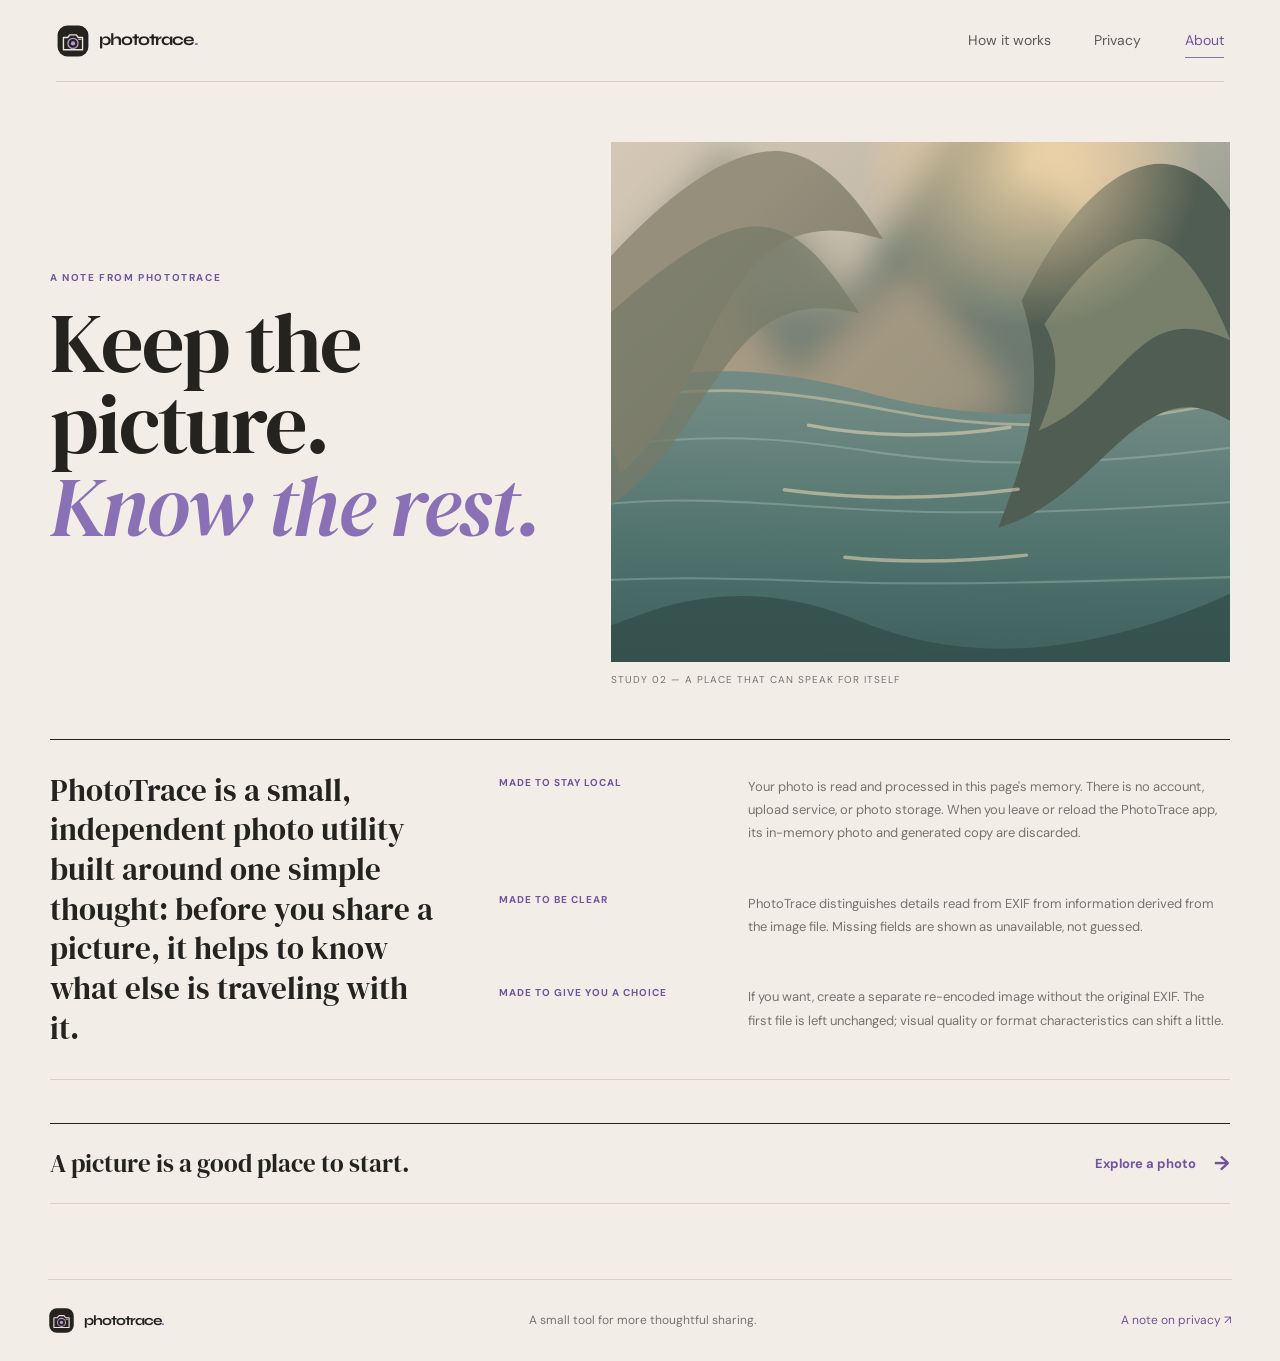
==== commit 80a042cf: "Update about.html" ====
--- a/about.html
+++ b/about.html
@@ -5,7 +5,7 @@
     <meta name="theme-color" content="#f2eee7">
     <meta name="description" content="About PhotoTrace, a small browser-based photo metadata tool built for more thoughtful sharing.">
     <title>About — phototrace.</title>
-    <link rel="icon" href="assets/favicon.svg" type="image/svg+xml">
+    <link rel="icon" href="favicon.svg" type="image/svg+xml">
     <link rel="preconnect" href="https://fonts.googleapis.com"><link rel="preconnect" href="https://fonts.gstatic.com" crossorigin>
     <link href="https://fonts.googleapis.com/css2?family=DM+Sans:wght@400;500;600;700&family=DM+Serif+Display:ital@0;1&family=Syne:wght@600;700;800&display=swap" rel="stylesheet">
     <link rel="stylesheet" href="style.css">
@@ -14,7 +14,7 @@
   <body data-page="about">
     <a class="skip-link" href="#main">Skip to content</a>
     <header class="site-header">
-      <a class="brand" href="index.html" aria-label="phototrace home"><img class="brand-mark" src="assets/phototrace-mark.svg" alt="">phototrace<span>.</span></a>
+      <a class="brand" href="index.html" aria-label="phototrace home"><img class="brand-mark" src="phototrace-mark.svg" alt="">phototrace<span>.</span></a>
       <nav class="main-nav" aria-label="Main navigation">
         <a class="nav-link" data-nav="how" href="how-it-works.html">How it works</a>
         <a class="nav-link" data-nav="privacy" href="privacy.html">Privacy</a>
@@ -28,7 +28,7 @@
           <h1>Keep the picture.<br><em>Know the rest.</em></h1>
         </div>
         <figure class="about-art">
-          <img src="assets/photo-study.svg" alt="An original landscape study of a quiet mountain lake in late afternoon light">
+          <img src="photo-study.svg" alt="An original landscape study of a quiet mountain lake in late afternoon light">
           <figcaption>STUDY 02 — A PLACE THAT CAN SPEAK FOR ITSELF</figcaption>
         </figure>
       </section>
@@ -51,6 +51,6 @@
 
       <a class="story-cta" href="analyze.html"><span>A picture is a good place to start.</span><b>Explore a photo <span aria-hidden="true">→</span></b></a>
     </main>
-    <footer class="site-footer"><a class="brand footer-brand" href="index.html"><img class="brand-mark" src="assets/phototrace-mark.svg" alt="">phototrace<span>.</span></a><p>A small tool for more thoughtful sharing.</p><a href="privacy.html">A note on privacy ↗</a></footer>
+    <footer class="site-footer"><a class="brand footer-brand" href="index.html"><img class="brand-mark" src="phototrace-mark.svg" alt="">phototrace<span>.</span></a><p>A small tool for more thoughtful sharing.</p><a href="privacy.html">A note on privacy ↗</a></footer>
   </body>
 </html>
